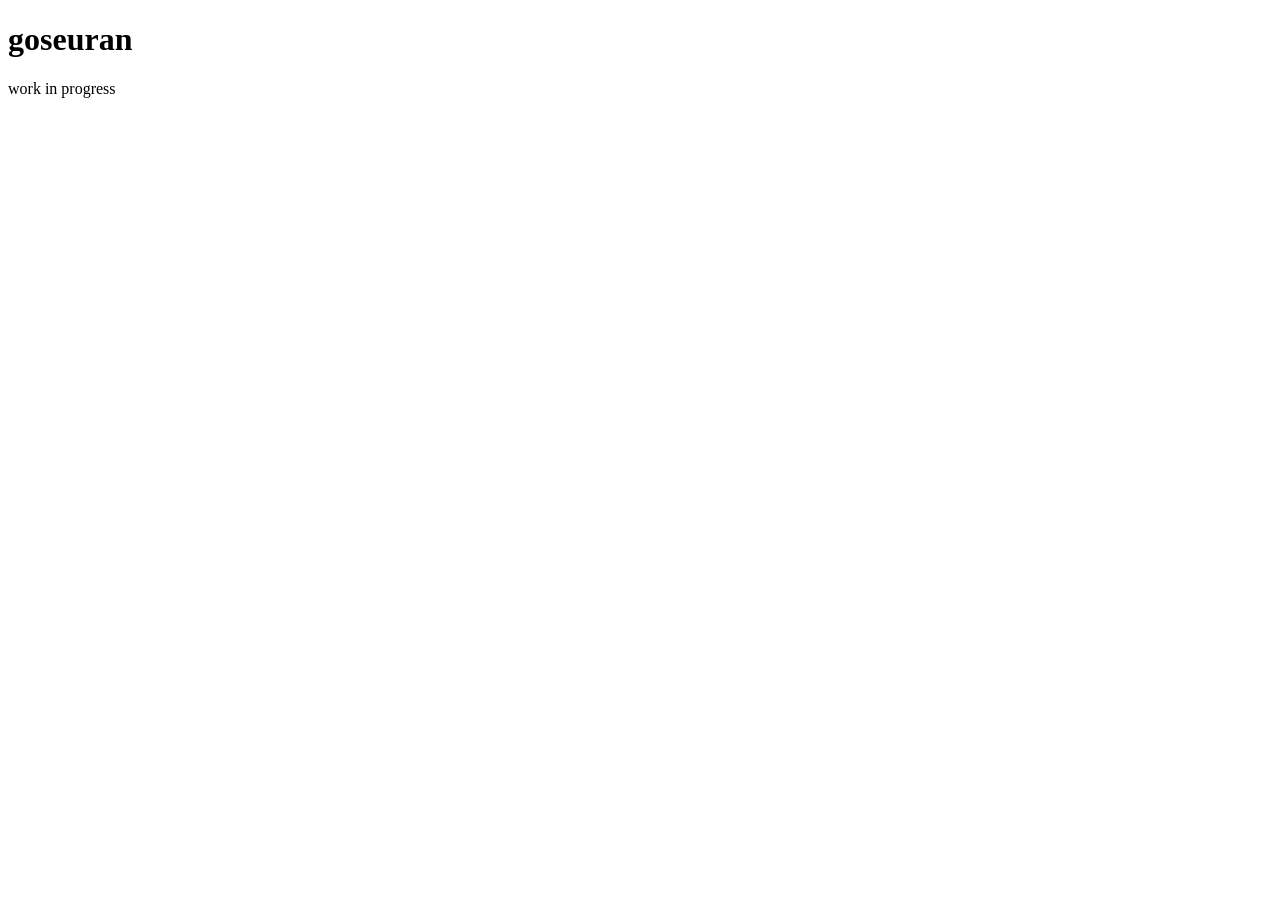
==== index.html @ 0b5cab4c "chore: initialize project structure" ====
<!DOCTYPE html>
<html lang="ko">
<head>
  <meta charset="UTF-8">
  <meta name="viewport" content="width=device-width, initial-scale=1.0">
  <title>goseuran</title>
  <link rel="stylesheet" href="css/style.css">
</head>
<body>
  <h1>goseuran</h1>
  <p>work in progress</p>
  <script src="js/app.js"></script>
</body>
</html>
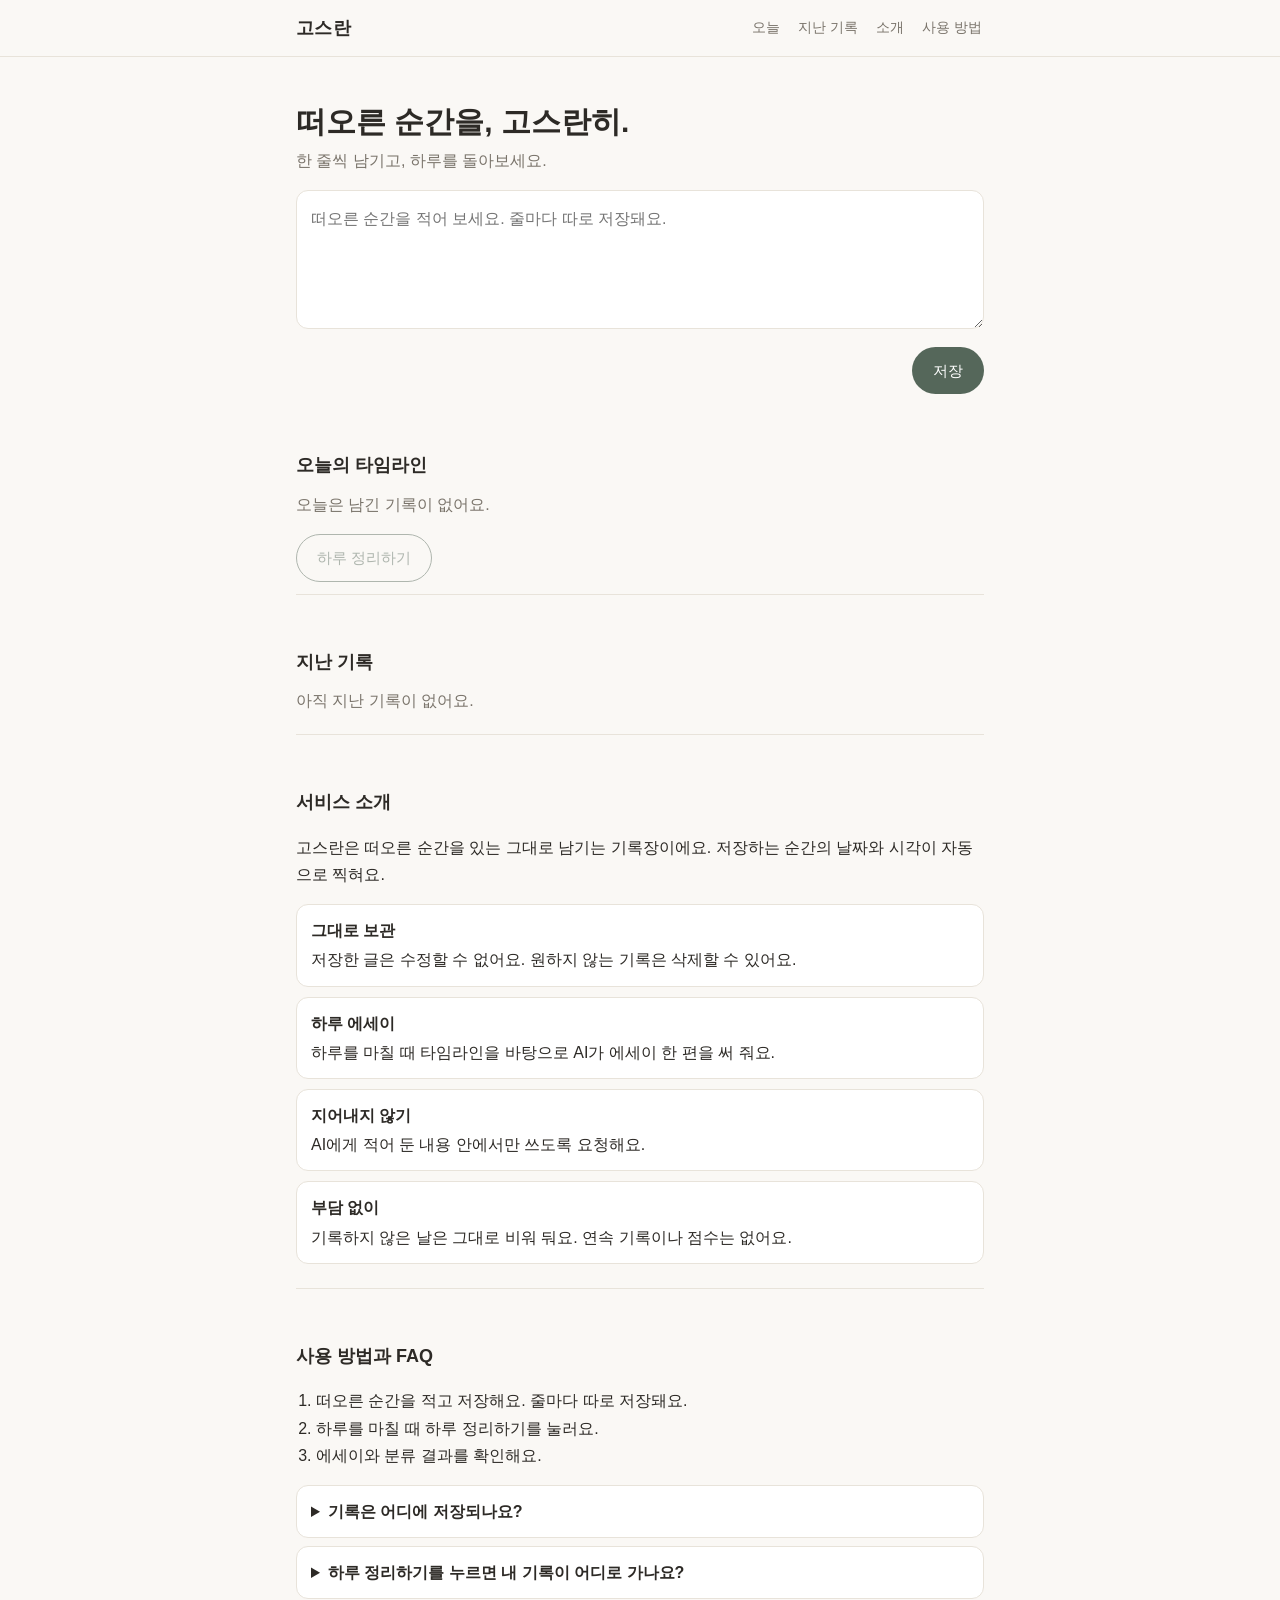
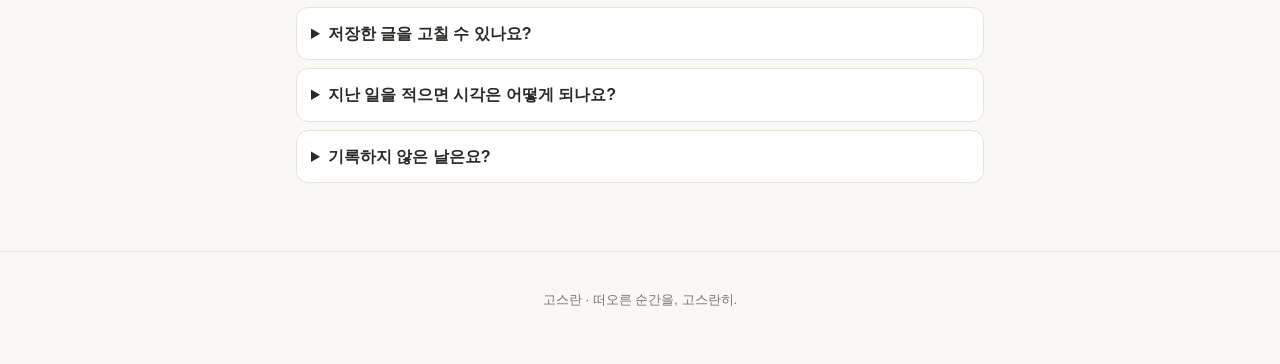
==== commit f07fbe7d: "화면 뼈대와 기본 스타일 추가" ====
--- a/index.html
+++ b/index.html
@@ -3,12 +3,104 @@
 <head>
   <meta charset="UTF-8">
   <meta name="viewport" content="width=device-width, initial-scale=1.0">
-  <title>goseuran</title>
+  <meta name="description" content="떠오른 순간을 한 줄씩 남기면 저장한 시각이 자동으로 찍히고, 하루를 마칠 때 에세이 한 편으로 정리해 주는 기록 서비스">
+  <title>고스란 · 떠오른 순간을, 고스란히</title>
   <link rel="stylesheet" href="css/style.css">
 </head>
 <body>
-  <h1>goseuran</h1>
-  <p>work in progress</p>
+  <header class="site-header">
+    <div class="header-inner">
+      <a class="brand" href="#today">고스란</a>
+      <nav class="nav" aria-label="주요 메뉴">
+        <a href="#today">오늘</a>
+        <a href="#past">지난 기록</a>
+        <a href="#about">소개</a>
+        <a href="#guide">사용 방법</a>
+      </nav>
+    </div>
+  </header>
+
+  <main class="container">
+    <section id="today" class="section">
+      <h1 class="tagline">떠오른 순간을, 고스란히.</h1>
+      <p class="sub">한 줄씩 남기고, 하루를 돌아보세요.</p>
+      <time id="today-date" class="today-date"></time>
+
+      <form id="entry-form" class="entry-form">
+        <label for="entry-input" class="visually-hidden">기록 입력</label>
+        <textarea id="entry-input" rows="4" placeholder="떠오른 순간을 적어 보세요. 줄마다 따로 저장돼요."></textarea>
+        <div class="entry-actions">
+          <button type="submit" id="save-btn" class="btn btn-primary">저장</button>
+        </div>
+      </form>
+      <p id="message" class="message" role="status" aria-live="polite"></p>
+
+      <h2 class="section-title">오늘의 타임라인</h2>
+      <p id="timeline-empty" class="empty">오늘은 남긴 기록이 없어요.</p>
+      <ol id="timeline" class="timeline"></ol>
+
+      <div class="review-actions">
+        <button type="button" id="review-btn" class="btn btn-secondary" disabled>하루 정리하기</button>
+      </div>
+      <div id="review" class="review" hidden></div>
+    </section>
+
+    <section id="past" class="section">
+      <h2 class="section-title">지난 기록</h2>
+      <div id="month-picker" class="month-picker" hidden>
+        <label for="month-select">월 선택</label>
+        <select id="month-select"></select>
+      </div>
+      <p id="past-empty" class="empty">아직 지난 기록이 없어요.</p>
+      <div id="past-list" class="past-list"></div>
+    </section>
+
+    <section id="about" class="section">
+      <h2 class="section-title">서비스 소개</h2>
+      <p>고스란은 떠오른 순간을 있는 그대로 남기는 기록장이에요. 저장하는 순간의 날짜와 시각이 자동으로 찍혀요.</p>
+      <ul class="point-list">
+        <li><strong>그대로 보관</strong>저장한 글은 수정할 수 없어요. 원하지 않는 기록은 삭제할 수 있어요.</li>
+        <li><strong>하루 에세이</strong>하루를 마칠 때 타임라인을 바탕으로 AI가 에세이 한 편을 써 줘요.</li>
+        <li><strong>지어내지 않기</strong>AI에게 적어 둔 내용 안에서만 쓰도록 요청해요.</li>
+        <li><strong>부담 없이</strong>기록하지 않은 날은 그대로 비워 둬요. 연속 기록이나 점수는 없어요.</li>
+      </ul>
+    </section>
+
+    <section id="guide" class="section">
+      <h2 class="section-title">사용 방법과 FAQ</h2>
+      <ol class="steps">
+        <li>떠오른 순간을 적고 저장해요. 줄마다 따로 저장돼요.</li>
+        <li>하루를 마칠 때 하루 정리하기를 눌러요.</li>
+        <li>에세이와 분류 결과를 확인해요.</li>
+      </ol>
+
+      <details>
+        <summary>기록은 어디에 저장되나요?</summary>
+        <p>지금 쓰는 기기의 브라우저에 저장돼요. 서버에는 저장하지 않아요. 다른 기기나 다른 브라우저에서는 보이지 않고, 브라우저의 사이트 데이터를 지우면 사라져요.</p>
+      </details>
+      <details>
+        <summary>하루 정리하기를 누르면 내 기록이 어디로 가나요?</summary>
+        <p>그날의 기록이 AI 서비스로 전송돼요. 개인정보나 민감한 내용은 적지 마세요.</p>
+      </details>
+      <details>
+        <summary>저장한 글을 고칠 수 있나요?</summary>
+        <p>고칠 수 없어요. 그 순간의 기록을 그대로 남기기 위해서예요. 삭제는 할 수 있어요.</p>
+      </details>
+      <details>
+        <summary>지난 일을 적으면 시각은 어떻게 되나요?</summary>
+        <p>저장한 순간의 시각이 찍혀요. 시각을 직접 정할 수는 없어요. 필요하면 글 안에 "어제"처럼 적어 두세요.</p>
+      </details>
+      <details>
+        <summary>기록하지 않은 날은요?</summary>
+        <p>그대로 비워 둬요.</p>
+      </details>
+    </section>
+  </main>
+
+  <footer class="site-footer">
+    <p>고스란 · 떠오른 순간을, 고스란히.</p>
+  </footer>
+
   <script src="js/app.js"></script>
 </body>
-</html>
+</html>
--- a/css/style.css
+++ b/css/style.css
@@ -0,0 +1,292 @@
+:root {
+  --bg: #faf8f5;
+  --surface: #ffffff;
+  --text: #2d2a26;
+  --muted: #7a746b;
+  --line: #e8e3da;
+  --accent: #55675a;
+  --accent-dark: #435146;
+  --error: #a24a3c;
+  --radius: 12px;
+}
+
+* { box-sizing: border-box; }
+
+html { scroll-behavior: smooth; }
+
+body {
+  margin: 0;
+  background: var(--bg);
+  color: var(--text);
+  font-family: -apple-system, BlinkMacSystemFont, "Apple SD Gothic Neo", "Malgun Gothic", "Noto Sans KR", sans-serif;
+  font-size: 16px;
+  line-height: 1.7;
+}
+
+[hidden] { display: none !important; }
+
+.visually-hidden {
+  position: absolute;
+  width: 1px;
+  height: 1px;
+  overflow: hidden;
+  clip: rect(0 0 0 0);
+  white-space: nowrap;
+}
+
+.site-header {
+  position: sticky;
+  top: 0;
+  z-index: 10;
+  background: rgba(250, 248, 245, 0.95);
+  border-bottom: 1px solid var(--line);
+}
+
+.header-inner {
+  max-width: 640px;
+  margin: 0 auto;
+  padding: 10px 16px;
+  display: flex;
+  align-items: center;
+  justify-content: space-between;
+  gap: 12px;
+}
+
+.brand {
+  font-size: 18px;
+  font-weight: 700;
+  letter-spacing: 0.02em;
+  color: var(--text);
+  text-decoration: none;
+}
+
+.nav {
+  display: flex;
+  gap: 14px;
+  overflow-x: auto;
+  white-space: nowrap;
+}
+
+.nav a {
+  padding: 6px 2px;
+  font-size: 14px;
+  color: var(--muted);
+  text-decoration: none;
+}
+
+.nav a:hover { color: var(--text); }
+
+.container {
+  max-width: 640px;
+  margin: 0 auto;
+  padding: 8px 16px 48px;
+}
+
+.section {
+  padding: 28px 0 12px;
+  scroll-margin-top: 56px;
+  border-bottom: 1px solid var(--line);
+}
+
+.section:last-of-type { border-bottom: none; }
+
+.tagline {
+  margin: 8px 0 0;
+  font-size: 24px;
+  line-height: 1.4;
+  font-weight: 700;
+}
+
+.sub {
+  margin: 4px 0 16px;
+  color: var(--muted);
+}
+
+.today-date {
+  display: block;
+  margin-bottom: 8px;
+  font-size: 14px;
+  color: var(--muted);
+}
+
+.entry-form textarea {
+  width: 100%;
+  min-height: 112px;
+  padding: 14px;
+  font: inherit;
+  color: inherit;
+  background: var(--surface);
+  border: 1px solid var(--line);
+  border-radius: var(--radius);
+  resize: vertical;
+}
+
+textarea:focus-visible,
+select:focus-visible,
+.btn:focus-visible,
+summary:focus-visible,
+.nav a:focus-visible,
+.brand:focus-visible {
+  outline: 2px solid var(--accent);
+  outline-offset: 2px;
+}
+
+.entry-actions {
+  display: flex;
+  justify-content: flex-end;
+  margin-top: 10px;
+}
+
+.btn {
+  padding: 10px 20px;
+  font: inherit;
+  font-size: 15px;
+  border: 1px solid transparent;
+  border-radius: 999px;
+  cursor: pointer;
+}
+
+.btn-primary {
+  background: var(--accent);
+  color: #ffffff;
+}
+
+.btn-primary:hover { background: var(--accent-dark); }
+
+.btn-secondary {
+  background: transparent;
+  color: var(--accent);
+  border-color: var(--accent);
+}
+
+.btn-secondary:hover:not(:disabled) { background: rgba(85, 103, 90, 0.08); }
+
+.btn:disabled {
+  opacity: 0.45;
+  cursor: not-allowed;
+}
+
+.message {
+  min-height: 1.7em;
+  margin: 8px 0 0;
+  font-size: 14px;
+  color: var(--error);
+}
+
+.section-title {
+  margin: 24px 0 10px;
+  font-size: 18px;
+}
+
+.empty {
+  margin: 8px 0;
+  color: var(--muted);
+}
+
+.timeline {
+  margin: 0;
+  padding: 0;
+  list-style: none;
+}
+
+.timeline li {
+  display: flex;
+  gap: 12px;
+  padding: 12px 0;
+  border-bottom: 1px solid var(--line);
+}
+
+.timeline .time {
+  flex: none;
+  width: 3.5em;
+  padding-top: 2px;
+  font-size: 14px;
+  color: var(--muted);
+  font-variant-numeric: tabular-nums;
+}
+
+.timeline .text {
+  flex: 1;
+  white-space: pre-wrap;
+  word-break: break-word;
+}
+
+.review-actions { margin-top: 16px; }
+
+.review {
+  margin-top: 16px;
+  padding: 18px;
+  background: var(--surface);
+  border: 1px solid var(--line);
+  border-radius: var(--radius);
+}
+
+.month-picker {
+  display: flex;
+  align-items: center;
+  gap: 10px;
+  margin-bottom: 12px;
+  font-size: 14px;
+}
+
+.month-picker select {
+  padding: 8px 10px;
+  font: inherit;
+  background: var(--surface);
+  border: 1px solid var(--line);
+  border-radius: 8px;
+}
+
+.point-list {
+  margin: 12px 0;
+  padding: 0;
+  list-style: none;
+}
+
+.point-list li {
+  margin: 10px 0;
+  padding: 12px 14px;
+  background: var(--surface);
+  border: 1px solid var(--line);
+  border-radius: var(--radius);
+}
+
+.point-list strong {
+  display: block;
+  margin-bottom: 2px;
+}
+
+.steps { padding-left: 20px; }
+
+details {
+  margin: 8px 0;
+  padding: 0 14px;
+  background: var(--surface);
+  border: 1px solid var(--line);
+  border-radius: var(--radius);
+}
+
+summary {
+  padding: 12px 0;
+  font-weight: 600;
+  cursor: pointer;
+}
+
+details p {
+  margin: 0 0 12px;
+  color: var(--muted);
+}
+
+.site-footer {
+  padding: 24px 16px 40px;
+  text-align: center;
+  font-size: 13px;
+  color: var(--muted);
+  border-top: 1px solid var(--line);
+}
+
+@media (min-width: 768px) {
+  .tagline { font-size: 30px; }
+  .header-inner,
+  .container { max-width: 720px; }
+}
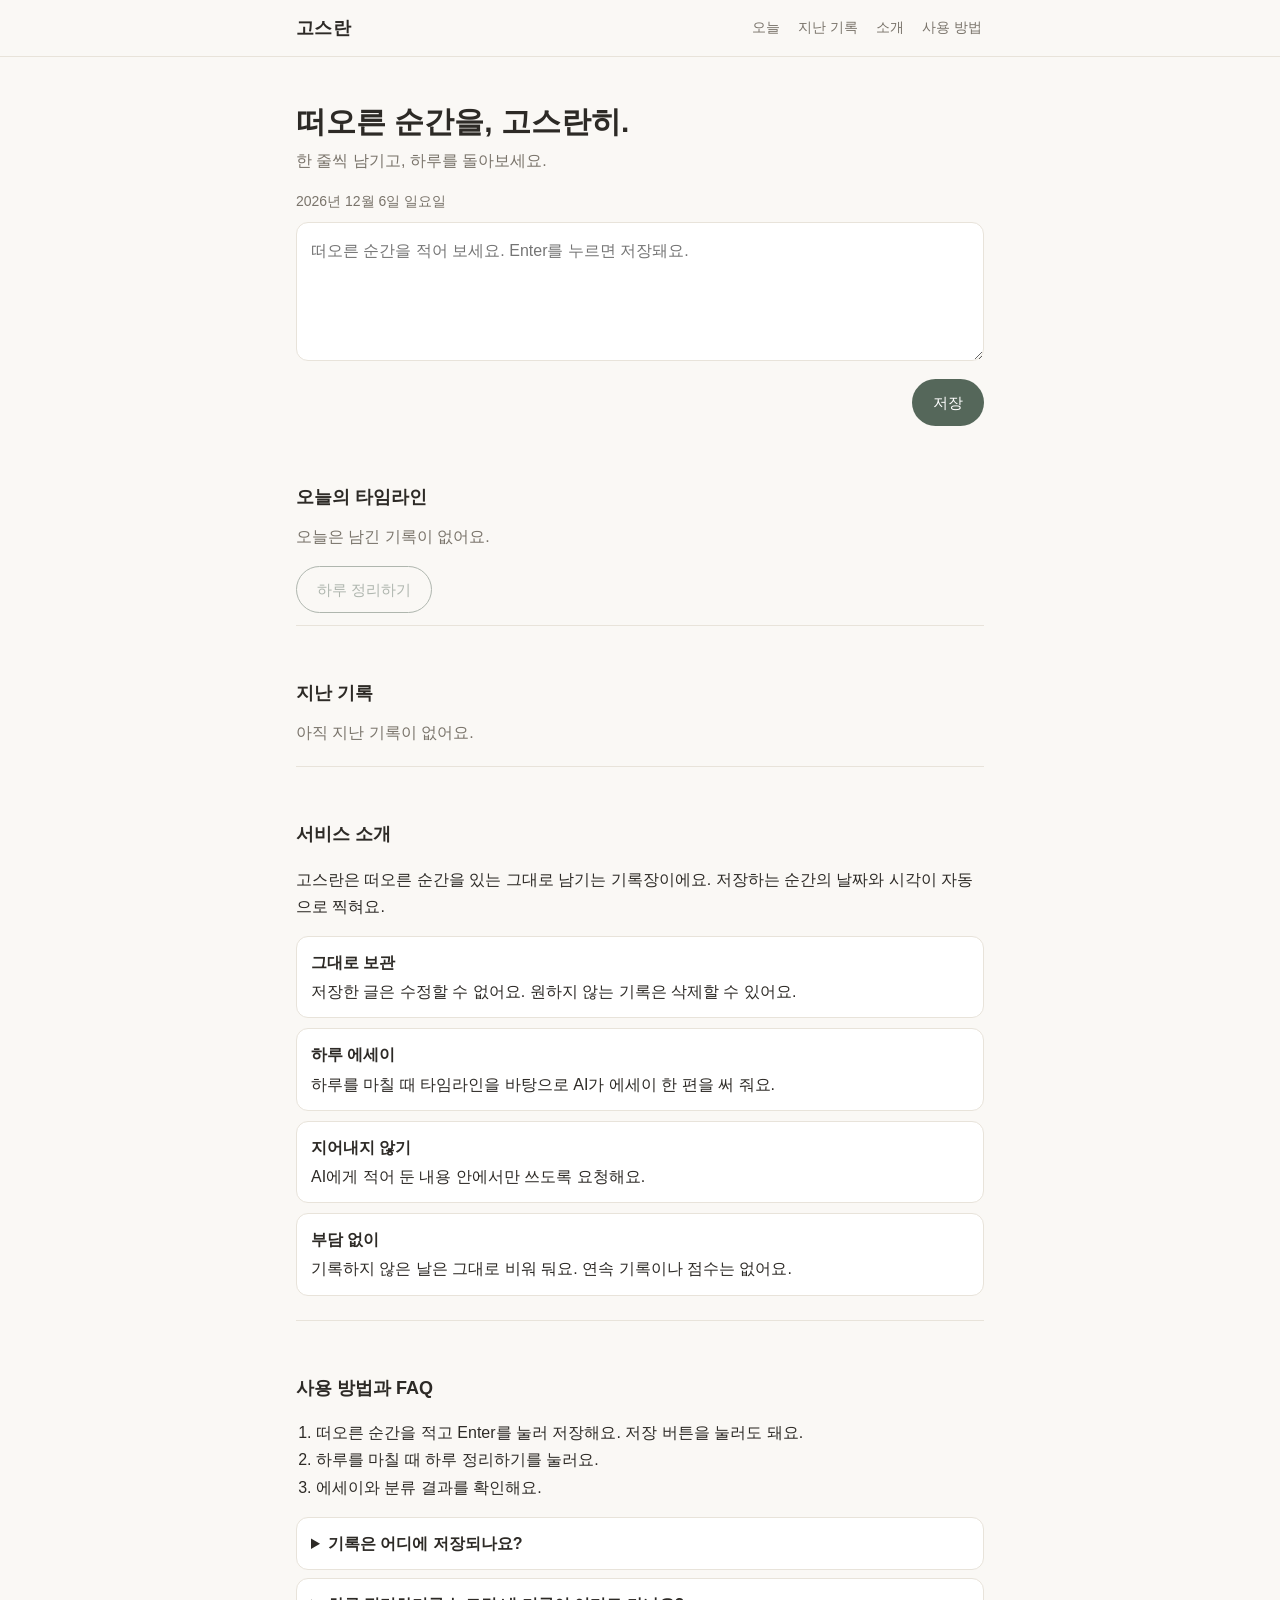
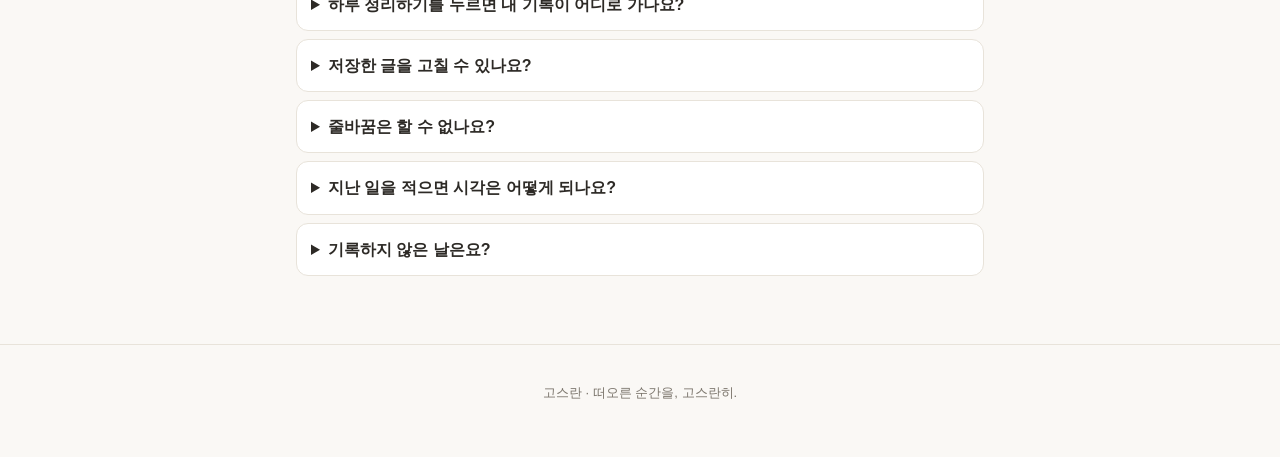
==== commit ef14757c: "기록 저장과 저장 시각 자동 기록, 타임라인 표시, Enter 저장 추가" ====
--- a/index.html
+++ b/index.html
@@ -28,7 +28,7 @@
 
       <form id="entry-form" class="entry-form">
         <label for="entry-input" class="visually-hidden">기록 입력</label>
-        <textarea id="entry-input" rows="4" placeholder="떠오른 순간을 적어 보세요. 줄마다 따로 저장돼요."></textarea>
+        <textarea id="entry-input" rows="4" placeholder="떠오른 순간을 적어 보세요. Enter를 누르면 저장돼요."></textarea>
         <div class="entry-actions">
           <button type="submit" id="save-btn" class="btn btn-primary">저장</button>
         </div>
@@ -69,7 +69,7 @@
     <section id="guide" class="section">
       <h2 class="section-title">사용 방법과 FAQ</h2>
       <ol class="steps">
-        <li>떠오른 순간을 적고 저장해요. 줄마다 따로 저장돼요.</li>
+        <li>떠오른 순간을 적고 Enter를 눌러 저장해요. 저장 버튼을 눌러도 돼요.</li>
         <li>하루를 마칠 때 하루 정리하기를 눌러요.</li>
         <li>에세이와 분류 결과를 확인해요.</li>
       </ol>
@@ -85,6 +85,10 @@
       <details>
         <summary>저장한 글을 고칠 수 있나요?</summary>
         <p>고칠 수 없어요. 그 순간의 기록을 그대로 남기기 위해서예요. 삭제는 할 수 있어요.</p>
+      </details>
+      <details>
+        <summary>줄바꿈은 할 수 없나요?</summary>
+        <p>한 번 저장할 때 한 줄이에요. Enter를 누르면 저장되고 줄은 바뀌지 않아요. 이어서 적고 싶은 말은 다음 기록으로 남겨 주세요.</p>
       </details>
       <details>
         <summary>지난 일을 적으면 시각은 어떻게 되나요?</summary>
--- a/css/style.css
+++ b/css/style.css
@@ -289,4 +289,5 @@
   .tagline { font-size: 30px; }
   .header-inner,
   .container { max-width: 720px; }
-}+}
+.message.ok { color: var(--accent); }
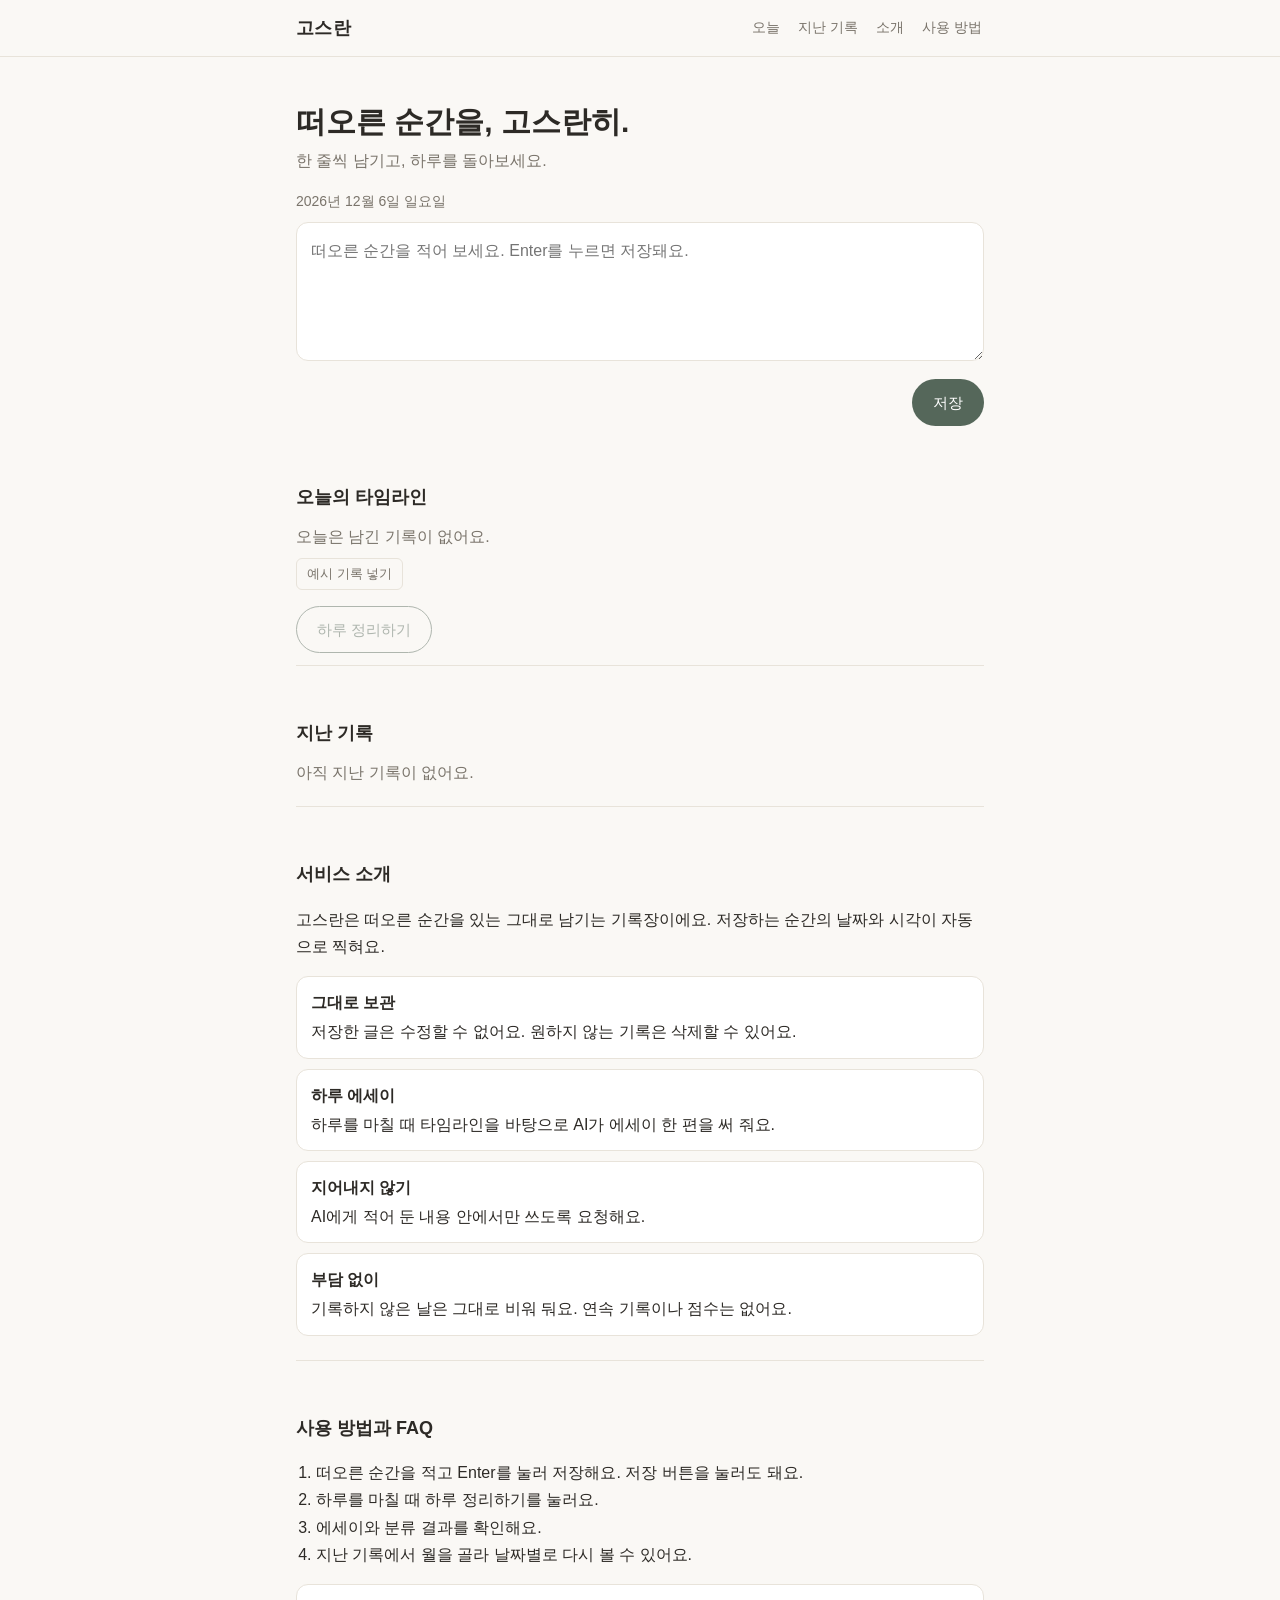
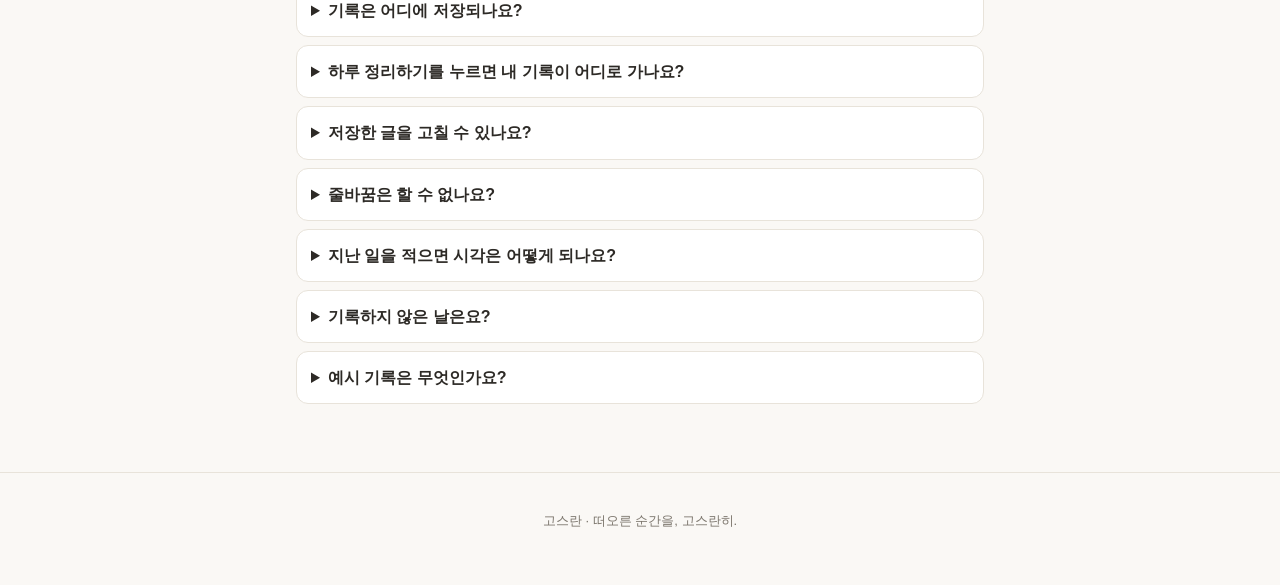
==== commit 5be2dbeb: "지난 기록 보기와 예시 기록 넣기 추가" ====
--- a/index.html
+++ b/index.html
@@ -37,6 +37,10 @@
 
       <h2 class="section-title">오늘의 타임라인</h2>
       <p id="timeline-empty" class="empty">오늘은 남긴 기록이 없어요.</p>
+      <div id="sample-area" class="sample-area" hidden>
+        <button type="button" id="sample-add-btn" class="link-btn" hidden>예시 기록 넣기</button>
+        <button type="button" id="sample-clear-btn" class="link-btn" hidden>예시 기록 지우기</button>
+      </div>
       <ol id="timeline" class="timeline"></ol>
 
       <div class="review-actions">
@@ -72,6 +76,7 @@
         <li>떠오른 순간을 적고 Enter를 눌러 저장해요. 저장 버튼을 눌러도 돼요.</li>
         <li>하루를 마칠 때 하루 정리하기를 눌러요.</li>
         <li>에세이와 분류 결과를 확인해요.</li>
+        <li>지난 기록에서 월을 골라 날짜별로 다시 볼 수 있어요.</li>
       </ol>
 
       <details>
@@ -84,7 +89,7 @@
       </details>
       <details>
         <summary>저장한 글을 고칠 수 있나요?</summary>
-        <p>고칠 수 없어요. 그 순간의 기록을 그대로 남기기 위해서예요. 삭제는 할 수 있어요.</p>
+        <p>고칠 수 없어요. 그 순간의 기록을 그대로 남기기 위해서예요. 삭제는 할 수 있어요. 지난 기록도 삭제할 수 있어요.</p>
       </details>
       <details>
         <summary>줄바꿈은 할 수 없나요?</summary>
@@ -98,6 +103,10 @@
         <summary>기록하지 않은 날은요?</summary>
         <p>그대로 비워 둬요.</p>
       </details>
+      <details>
+        <summary>예시 기록은 무엇인가요?</summary>
+        <p>처음 써 보는 분이 기능을 살펴볼 수 있도록 넣어 두는 샘플이에요. 직접 쓴 기록이 아니고, 저장 시각도 정해 둔 값이에요. "예시" 표시가 붙고, 예시 기록 지우기로 한 번에 지울 수 있어요.</p>
+      </details>
     </section>
   </main>
 
--- a/css/style.css
+++ b/css/style.css
@@ -124,6 +124,7 @@
 textarea:focus-visible,
 select:focus-visible,
 .btn:focus-visible,
+.link-btn:focus-visible,
 summary:focus-visible,
 .nav a:focus-visible,
 .brand:focus-visible {
@@ -173,6 +174,8 @@
   color: var(--error);
 }
 
+.message.ok { color: var(--accent); }
+
 .section-title {
   margin: 24px 0 10px;
   font-size: 18px;
@@ -191,6 +194,8 @@
 
 .timeline li {
   display: flex;
+  flex-wrap: wrap;
+  align-items: flex-start;
   gap: 12px;
   padding: 12px 0;
   border-bottom: 1px solid var(--line);
@@ -207,8 +212,44 @@
 
 .timeline .text {
   flex: 1;
+  min-width: 0;
   white-space: pre-wrap;
   word-break: break-word;
+}
+
+.row-actions {
+  flex: none;
+  display: flex;
+  align-items: center;
+  gap: 6px;
+}
+
+.link-btn {
+  padding: 4px 10px;
+  font: inherit;
+  font-size: 13px;
+  color: var(--muted);
+  background: transparent;
+  border: 1px solid transparent;
+  border-radius: 6px;
+  cursor: pointer;
+}
+
+.link-btn:hover {
+  color: var(--text);
+  border-color: var(--line);
+}
+
+.link-btn.danger { color: var(--error); }
+
+.link-btn.danger:hover { border-color: var(--error); }
+
+.confirm-note {
+  flex-basis: 100%;
+  margin: 0;
+  padding-left: 61px;
+  font-size: 13px;
+  color: var(--muted);
 }
 
 .review-actions { margin-top: 16px; }
@@ -285,9 +326,37 @@
   border-top: 1px solid var(--line);
 }
 
+.day-title {
+  margin: 20px 0 2px;
+  font-size: 15px;
+  font-weight: 600;
+  color: var(--muted);
+}
+
+.sample-area {
+  display: flex;
+  flex-wrap: wrap;
+  align-items: center;
+  gap: 8px;
+  margin: 8px 0;
+}
+
+.sample-area .link-btn { border-color: var(--line); }
+
+.sample-tag {
+  display: inline-block;
+  margin-right: 6px;
+  padding: 0 7px;
+  font-size: 12px;
+  line-height: 1.6;
+  color: var(--muted);
+  border: 1px solid var(--line);
+  border-radius: 999px;
+  vertical-align: middle;
+}
+
 @media (min-width: 768px) {
   .tagline { font-size: 30px; }
   .header-inner,
   .container { max-width: 720px; }
-}
-.message.ok { color: var(--accent); }+}
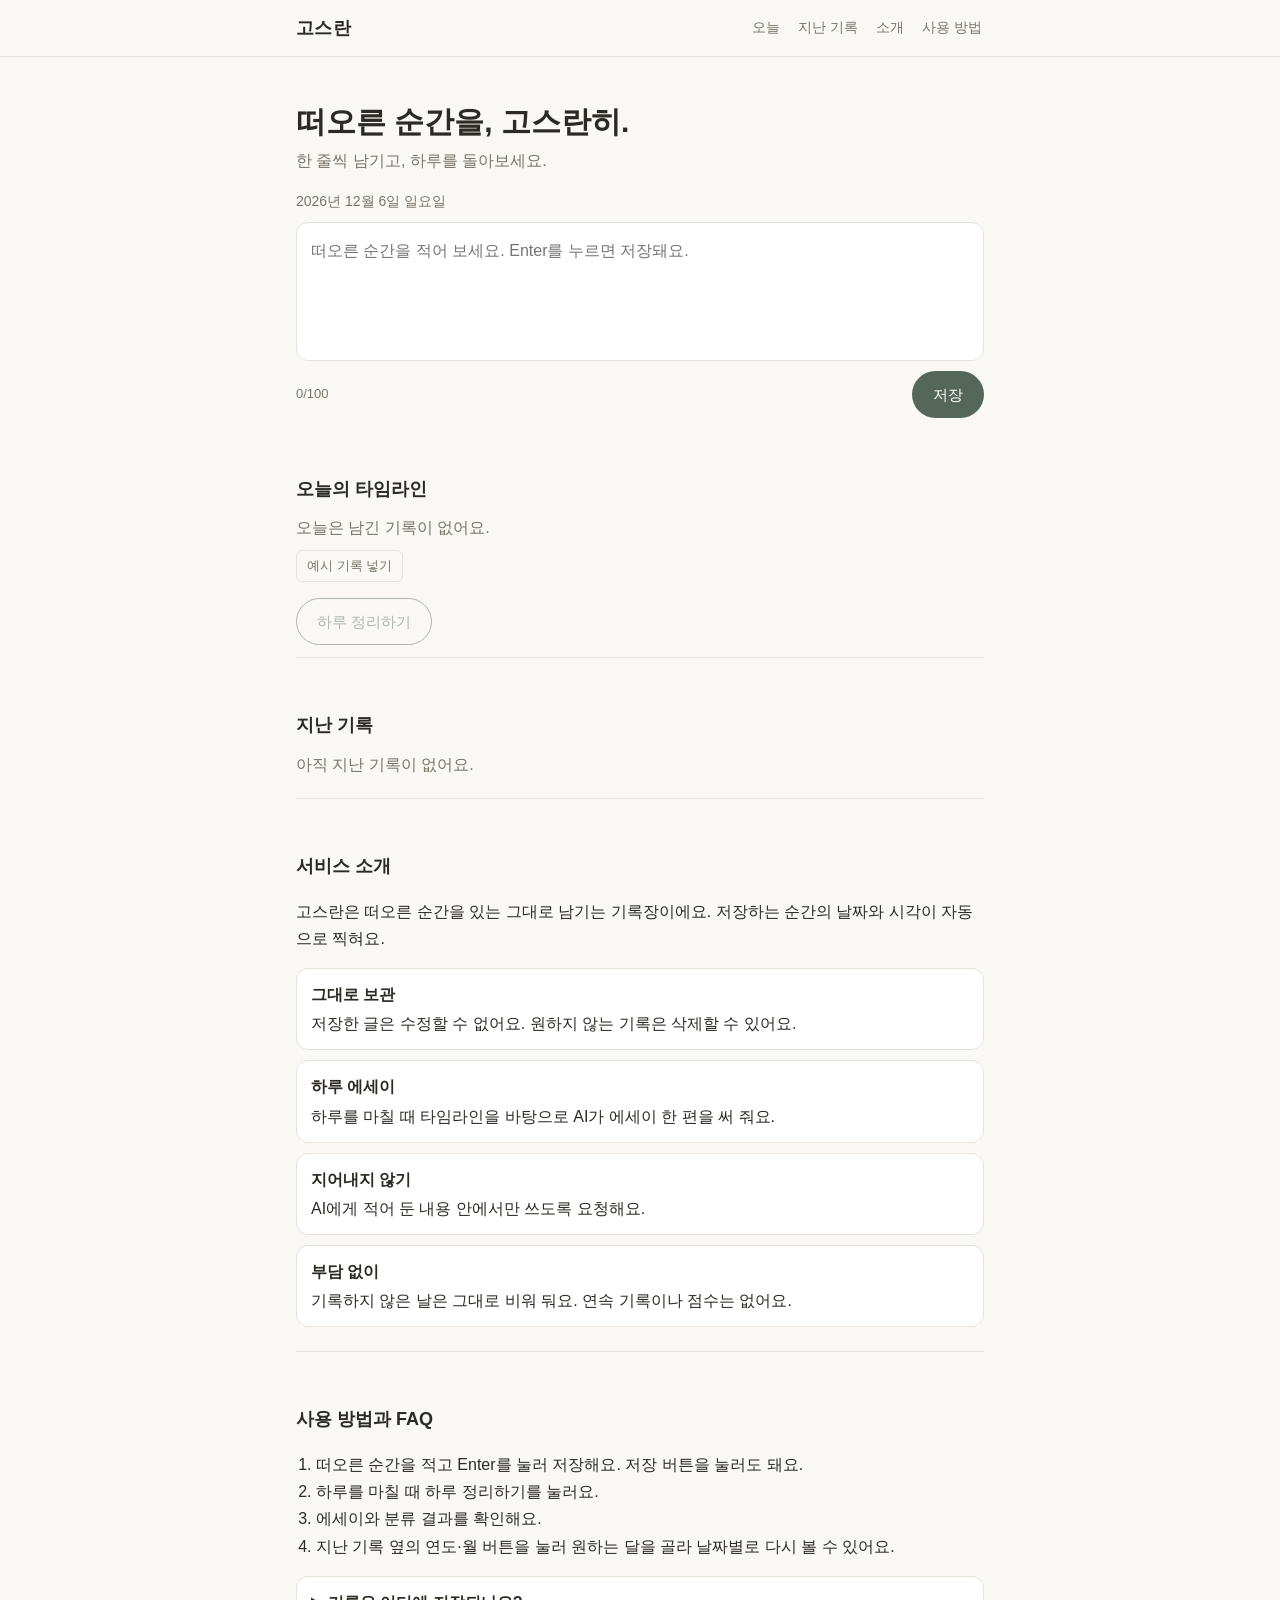
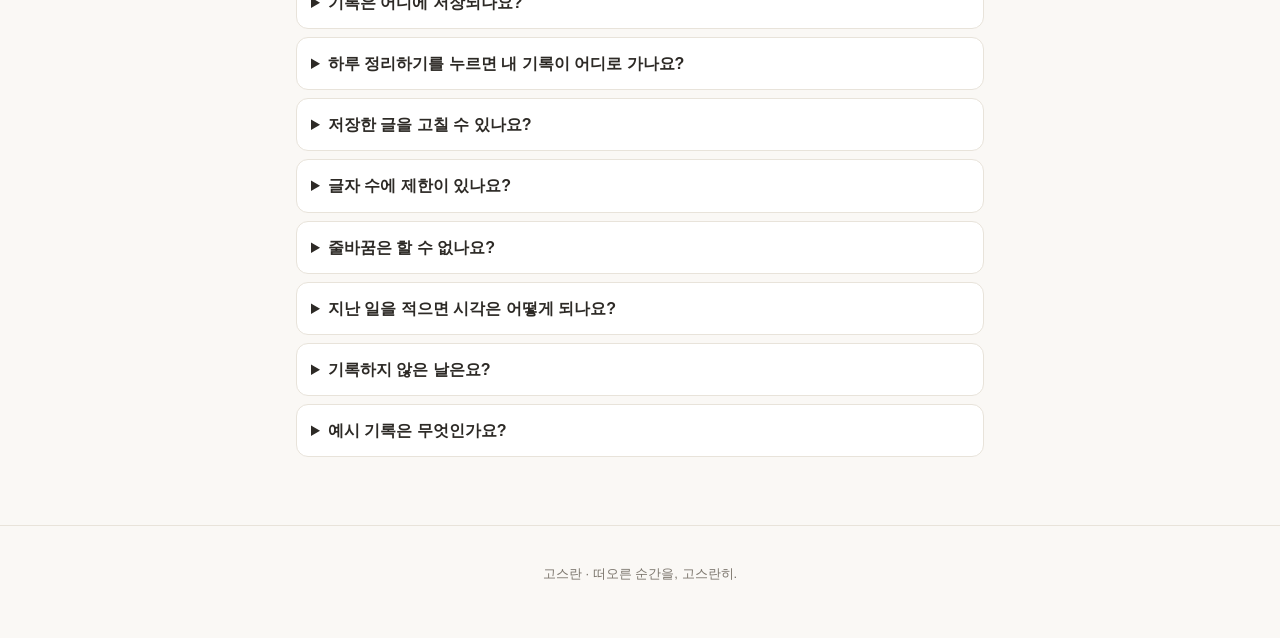
==== commit 6d6a810c: "입력창 글자 수 표시와 지난 기록 선택기 개선" ====
--- a/index.html
+++ b/index.html
@@ -30,6 +30,7 @@
         <label for="entry-input" class="visually-hidden">기록 입력</label>
         <textarea id="entry-input" rows="4" placeholder="떠오른 순간을 적어 보세요. Enter를 누르면 저장돼요."></textarea>
         <div class="entry-actions">
+          <span id="char-count" class="char-count">0/100</span>
           <button type="submit" id="save-btn" class="btn btn-primary">저장</button>
         </div>
       </form>
@@ -50,10 +51,20 @@
     </section>
 
     <section id="past" class="section">
-      <h2 class="section-title">지난 기록</h2>
-      <div id="month-picker" class="month-picker" hidden>
-        <label for="month-select">월 선택</label>
-        <select id="month-select"></select>
+      <div class="past-head">
+        <h2 class="section-title">지난 기록</h2>
+        <button type="button" id="past-toggle" class="past-toggle" aria-expanded="false" aria-controls="past-picker" hidden>
+          <span id="past-toggle-label"></span>
+          <span id="past-chev" class="chev" aria-hidden="true">▾</span>
+        </button>
+      </div>
+      <div id="past-picker" class="past-picker" hidden>
+        <div class="year-nav">
+          <button type="button" id="year-prev" class="year-btn" aria-label="이전 해">◀</button>
+          <span id="year-label" class="year-label" aria-live="polite"></span>
+          <button type="button" id="year-next" class="year-btn" aria-label="다음 해">▶</button>
+        </div>
+        <div id="month-grid" class="month-grid" role="group" aria-label="월 선택"></div>
       </div>
       <p id="past-empty" class="empty">아직 지난 기록이 없어요.</p>
       <div id="past-list" class="past-list"></div>
@@ -76,7 +87,7 @@
         <li>떠오른 순간을 적고 Enter를 눌러 저장해요. 저장 버튼을 눌러도 돼요.</li>
         <li>하루를 마칠 때 하루 정리하기를 눌러요.</li>
         <li>에세이와 분류 결과를 확인해요.</li>
-        <li>지난 기록에서 월을 골라 날짜별로 다시 볼 수 있어요.</li>
+        <li>지난 기록 옆의 연도·월 버튼을 눌러 원하는 달을 골라 날짜별로 다시 볼 수 있어요.</li>
       </ol>
 
       <details>
@@ -92,6 +103,10 @@
         <p>고칠 수 없어요. 그 순간의 기록을 그대로 남기기 위해서예요. 삭제는 할 수 있어요. 지난 기록도 삭제할 수 있어요.</p>
       </details>
       <details>
+        <summary>글자 수에 제한이 있나요?</summary>
+        <p>한 번에 100자까지 저장할 수 있고, 하루에 30개까지 남길 수 있어요. 입력창 아래에서 글자 수를 볼 수 있어요.</p>
+      </details>
+      <details>
         <summary>줄바꿈은 할 수 없나요?</summary>
         <p>한 번 저장할 때 한 줄이에요. Enter를 누르면 저장되고 줄은 바뀌지 않아요. 이어서 적고 싶은 말은 다음 기록으로 남겨 주세요.</p>
       </details>
@@ -101,7 +116,7 @@
       </details>
       <details>
         <summary>기록하지 않은 날은요?</summary>
-        <p>그대로 비워 둬요.</p>
+        <p>그대로 비워 둬요. 지난 기록의 월 버튼도 기록이 없는 달은 흐리게 보여요.</p>
       </details>
       <details>
         <summary>예시 기록은 무엇인가요?</summary>
--- a/css/style.css
+++ b/css/style.css
@@ -110,21 +110,24 @@
 }
 
 .entry-form textarea {
+  display: block;
   width: 100%;
-  min-height: 112px;
   padding: 14px;
   font: inherit;
   color: inherit;
   background: var(--surface);
   border: 1px solid var(--line);
   border-radius: var(--radius);
-  resize: vertical;
+  resize: none;
 }
 
 textarea:focus-visible,
 select:focus-visible,
 .btn:focus-visible,
 .link-btn:focus-visible,
+.past-toggle:focus-visible,
+.year-btn:focus-visible,
+.month-btn:focus-visible,
 summary:focus-visible,
 .nav a:focus-visible,
 .brand:focus-visible {
@@ -134,9 +137,19 @@
 
 .entry-actions {
   display: flex;
-  justify-content: flex-end;
+  align-items: center;
+  justify-content: space-between;
+  gap: 12px;
   margin-top: 10px;
 }
+
+.char-count {
+  font-size: 13px;
+  color: var(--muted);
+  font-variant-numeric: tabular-nums;
+}
+
+.char-count.over { color: var(--error); }
 
 .btn {
   padding: 10px 20px;
@@ -262,68 +275,108 @@
   border-radius: var(--radius);
 }
 
-.month-picker {
-  display: flex;
-  align-items: center;
-  gap: 10px;
+.past-head {
+  display: flex;
+  flex-wrap: wrap;
+  align-items: center;
+  justify-content: space-between;
+  gap: 8px 12px;
+  margin: 24px 0 10px;
+}
+
+.past-head .section-title { margin: 0; }
+
+.past-toggle {
+  display: inline-flex;
+  align-items: center;
+  gap: 6px;
+  padding: 6px 14px;
+  font: inherit;
+  font-size: 14px;
+  color: var(--text);
+  background: var(--surface);
+  border: 1px solid var(--line);
+  border-radius: 999px;
+  cursor: pointer;
+}
+
+.past-toggle[aria-expanded="true"] { border-color: var(--accent); }
+
+.past-toggle .chev {
+  font-size: 12px;
+  color: var(--muted);
+}
+
+.past-picker {
+  margin: 0 0 12px;
+  padding: 14px;
+  background: var(--surface);
+  border: 1px solid var(--line);
+  border-radius: var(--radius);
+}
+
+.year-nav {
+  display: flex;
+  align-items: center;
+  justify-content: center;
+  gap: 12px;
   margin-bottom: 12px;
-  font-size: 14px;
-}
-
-.month-picker select {
-  padding: 8px 10px;
-  font: inherit;
+}
+
+.year-label {
+  min-width: 4.5em;
+  text-align: center;
+  font-weight: 600;
+}
+
+.year-btn {
+  padding: 6px 12px;
+  font: inherit;
+  font-size: 13px;
+  color: var(--text);
   background: var(--surface);
   border: 1px solid var(--line);
   border-radius: 8px;
-}
-
-.point-list {
-  margin: 12px 0;
-  padding: 0;
-  list-style: none;
-}
-
-.point-list li {
-  margin: 10px 0;
-  padding: 12px 14px;
-  background: var(--surface);
-  border: 1px solid var(--line);
-  border-radius: var(--radius);
-}
-
-.point-list strong {
-  display: block;
-  margin-bottom: 2px;
-}
-
-.steps { padding-left: 20px; }
-
-details {
-  margin: 8px 0;
-  padding: 0 14px;
-  background: var(--surface);
-  border: 1px solid var(--line);
-  border-radius: var(--radius);
-}
-
-summary {
-  padding: 12px 0;
-  font-weight: 600;
-  cursor: pointer;
-}
-
-details p {
-  margin: 0 0 12px;
-  color: var(--muted);
-}
-
-.site-footer {
-  padding: 24px 16px 40px;
-  text-align: center;
-  font-size: 13px;
-  color: var(--muted);
-  border-top: 1px solid var(--line);
+  cursor: pointer;
+}
+
+.year-btn:disabled {
+  opacity: 0.35;
+  cursor: not-allowed;
+}
+
+.month-grid {
+  display: grid;
+  grid-template-columns: repeat(4, 1fr);
+  gap: 8px;
+}
+
+.month-btn {
+  padding: 10px 0;
+  font: inherit;
+  font-size: 15px;
+  color: var(--muted);
+  background: var(--surface);
+  border: 1px solid var(--line);
+  border-radius: 10px;
+  cursor: pointer;
+}
+
+.month-btn.has {
+  color: var(--text);
+  font-weight: 700;
+  border-color: #cfc8bb;
+}
+
+.month-btn.selected {
+  color: #ffffff;
+  background: var(--accent);
+  border-color: var(--accent);
+}
+
+.month-btn:disabled {
+  opacity: 0.35;
+  cursor: not-allowed;
 }
 
 .day-title {
@@ -355,8 +408,57 @@
   vertical-align: middle;
 }
 
+.point-list {
+  margin: 12px 0;
+  padding: 0;
+  list-style: none;
+}
+
+.point-list li {
+  margin: 10px 0;
+  padding: 12px 14px;
+  background: var(--surface);
+  border: 1px solid var(--line);
+  border-radius: var(--radius);
+}
+
+.point-list strong {
+  display: block;
+  margin-bottom: 2px;
+}
+
+.steps { padding-left: 20px; }
+
+details {
+  margin: 8px 0;
+  padding: 0 14px;
+  background: var(--surface);
+  border: 1px solid var(--line);
+  border-radius: var(--radius);
+}
+
+summary {
+  padding: 12px 0;
+  font-weight: 600;
+  cursor: pointer;
+}
+
+details p {
+  margin: 0 0 12px;
+  color: var(--muted);
+}
+
+.site-footer {
+  padding: 24px 16px 40px;
+  text-align: center;
+  font-size: 13px;
+  color: var(--muted);
+  border-top: 1px solid var(--line);
+}
+
 @media (min-width: 768px) {
   .tagline { font-size: 30px; }
   .header-inner,
   .container { max-width: 720px; }
+  .month-grid { grid-template-columns: repeat(6, 1fr); }
 }
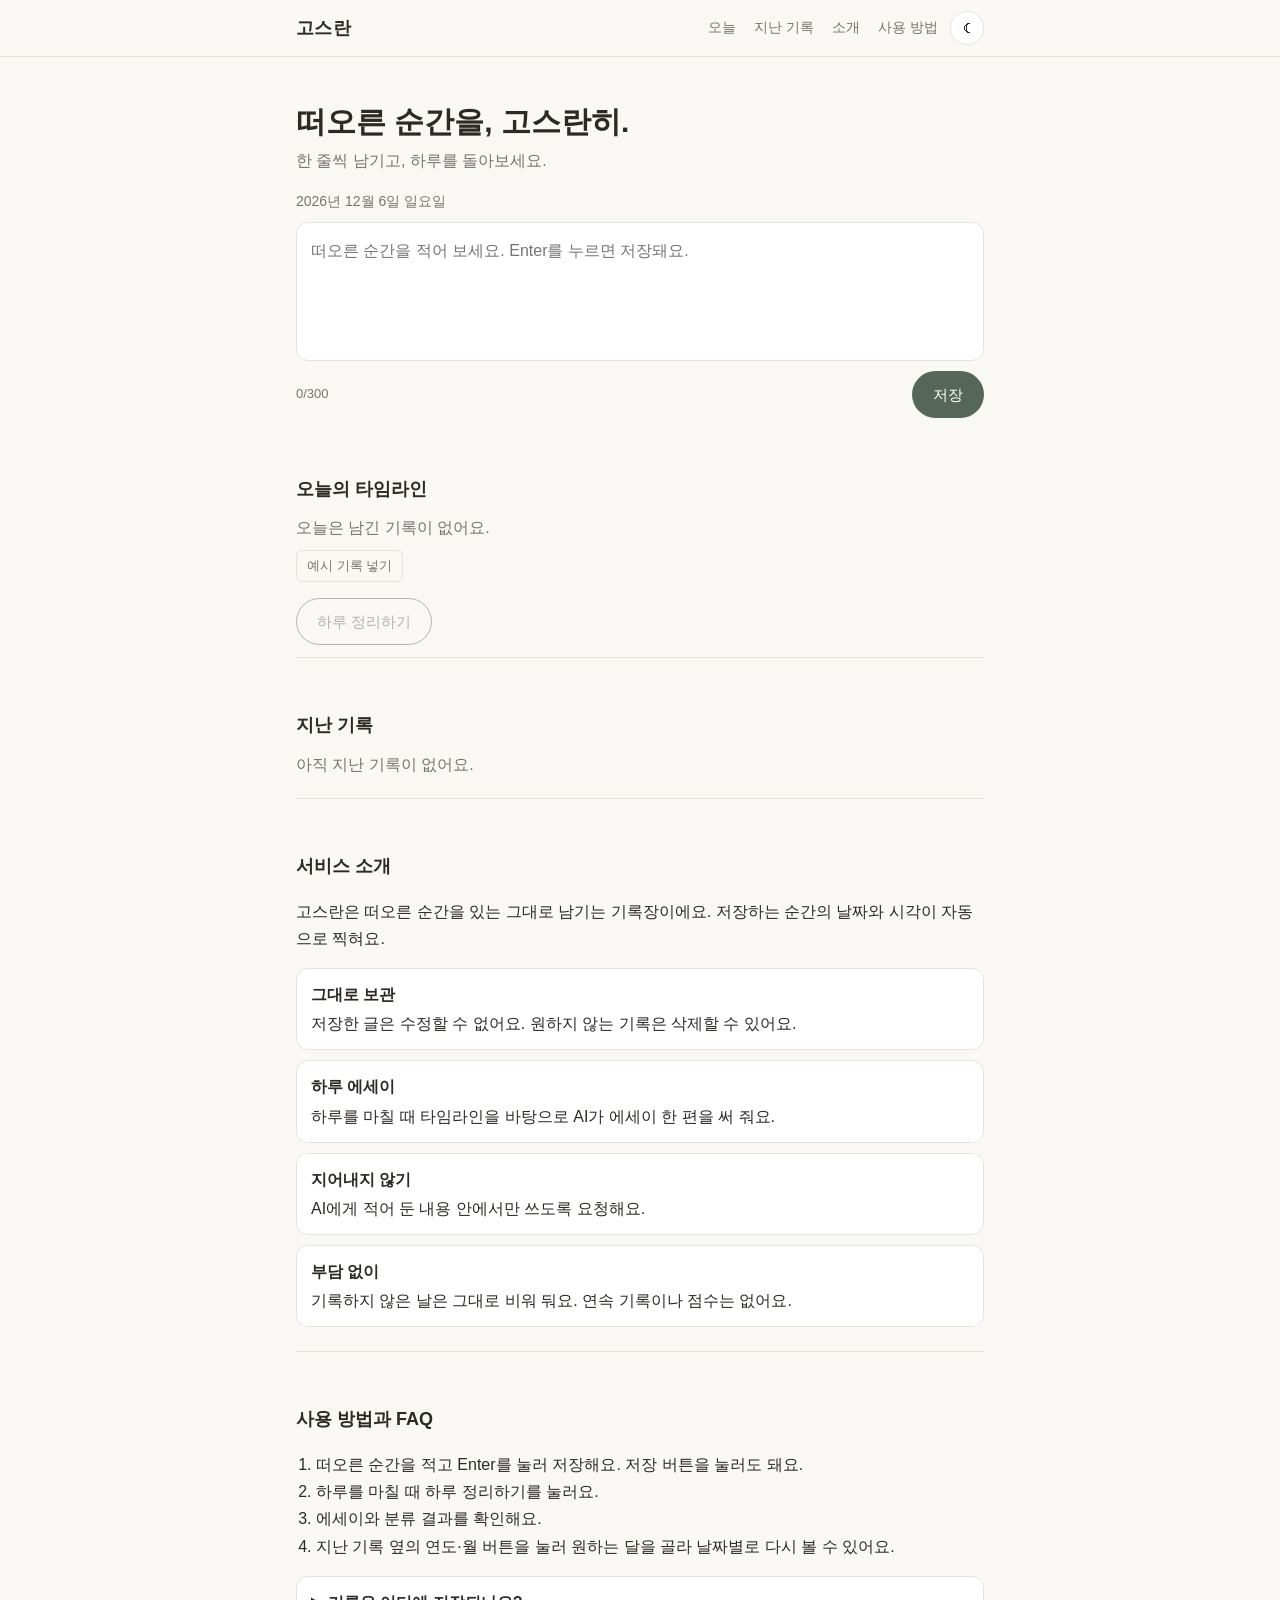
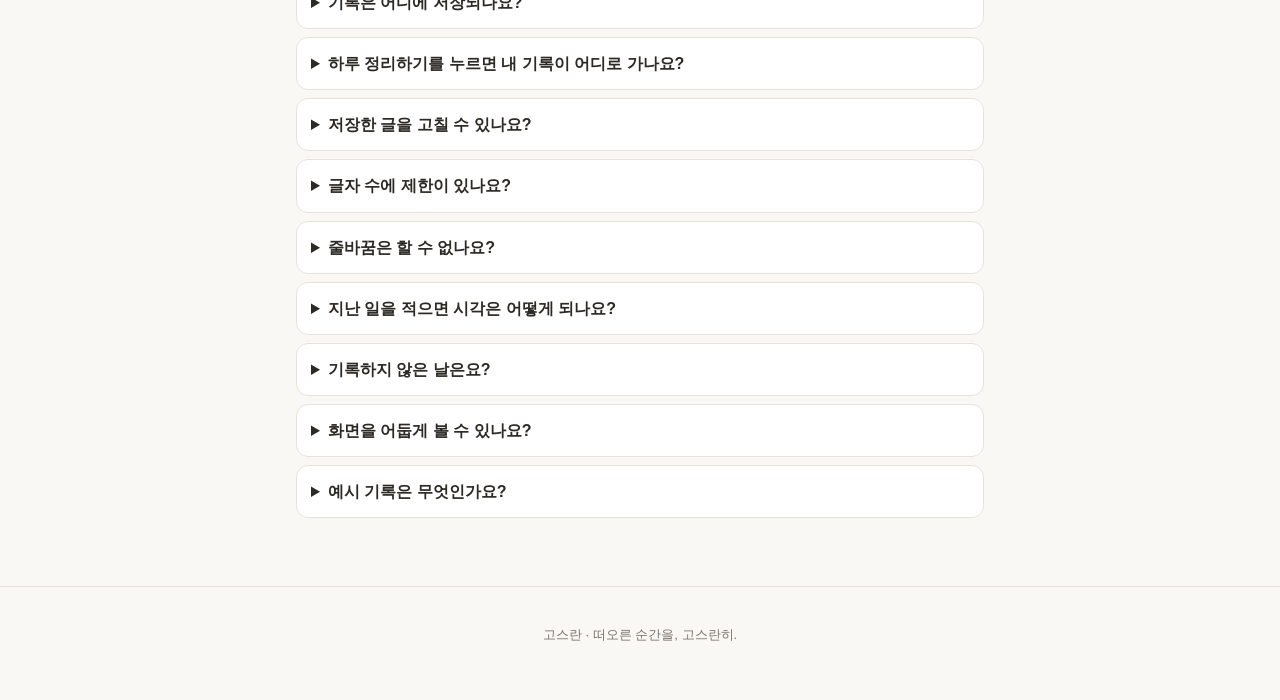
==== commit 785da5c3: "기록 글자 수 300자로 변경과 다크 모드 추가" ====
--- a/index.html
+++ b/index.html
@@ -3,20 +3,34 @@
 <head>
   <meta charset="UTF-8">
   <meta name="viewport" content="width=device-width, initial-scale=1.0">
+  <meta name="color-scheme" content="light dark">
   <meta name="description" content="떠오른 순간을 한 줄씩 남기면 저장한 시각이 자동으로 찍히고, 하루를 마칠 때 에세이 한 편으로 정리해 주는 기록 서비스">
   <title>고스란 · 떠오른 순간을, 고스란히</title>
+  <script>
+    (function () {
+      try {
+        var saved = localStorage.getItem('goseuran.theme');
+        if (saved === 'light' || saved === 'dark') {
+          document.documentElement.setAttribute('data-theme', saved);
+        }
+      } catch (e) { /* 저장소를 쓸 수 없으면 기기 설정을 따름 */ }
+    })();
+  </script>
   <link rel="stylesheet" href="css/style.css">
 </head>
 <body>
   <header class="site-header">
     <div class="header-inner">
       <a class="brand" href="#today">고스란</a>
-      <nav class="nav" aria-label="주요 메뉴">
-        <a href="#today">오늘</a>
-        <a href="#past">지난 기록</a>
-        <a href="#about">소개</a>
-        <a href="#guide">사용 방법</a>
-      </nav>
+      <div class="header-tools">
+        <nav class="nav" aria-label="주요 메뉴">
+          <a href="#today">오늘</a>
+          <a href="#past">지난 기록</a>
+          <a href="#about">소개</a>
+          <a href="#guide">사용 방법</a>
+        </nav>
+        <button type="button" id="theme-toggle" class="theme-toggle" aria-label="어두운 화면" aria-pressed="false">☾</button>
+      </div>
     </div>
   </header>
 
@@ -30,7 +44,7 @@
         <label for="entry-input" class="visually-hidden">기록 입력</label>
         <textarea id="entry-input" rows="4" placeholder="떠오른 순간을 적어 보세요. Enter를 누르면 저장돼요."></textarea>
         <div class="entry-actions">
-          <span id="char-count" class="char-count">0/100</span>
+          <span id="char-count" class="char-count">0/300</span>
           <button type="submit" id="save-btn" class="btn btn-primary">저장</button>
         </div>
       </form>
@@ -104,7 +118,7 @@
       </details>
       <details>
         <summary>글자 수에 제한이 있나요?</summary>
-        <p>한 번에 100자까지 저장할 수 있고, 하루에 30개까지 남길 수 있어요. 입력창 아래에서 글자 수를 볼 수 있어요.</p>
+        <p>한 번에 300자까지 저장할 수 있고, 하루에 30개까지 남길 수 있어요. 입력창 아래에서 글자 수를 볼 수 있어요.</p>
       </details>
       <details>
         <summary>줄바꿈은 할 수 없나요?</summary>
@@ -119,6 +133,10 @@
         <p>그대로 비워 둬요. 지난 기록의 월 버튼도 기록이 없는 달은 흐리게 보여요.</p>
       </details>
       <details>
+        <summary>화면을 어둡게 볼 수 있나요?</summary>
+        <p>기기의 다크 모드 설정을 따라 자동으로 바뀌어요. 오른쪽 위 버튼으로 직접 바꿀 수도 있고, 고른 화면은 이 브라우저에 기억돼요.</p>
+      </details>
+      <details>
         <summary>예시 기록은 무엇인가요?</summary>
         <p>처음 써 보는 분이 기능을 살펴볼 수 있도록 넣어 두는 샘플이에요. 직접 쓴 기록이 아니고, 저장 시각도 정해 둔 값이에요. "예시" 표시가 붙고, 예시 기록 지우기로 한 번에 지울 수 있어요.</p>
       </details>
@@ -130,5 +148,7 @@
   </footer>
 
   <script src="js/app.js"></script>
+  <script src="js/review.js"></script>
+  <script src="js/theme.js"></script>
 </body>
 </html>
--- a/css/style.css
+++ b/css/style.css
@@ -461,4 +461,214 @@
   .header-inner,
   .container { max-width: 720px; }
   .month-grid { grid-template-columns: repeat(6, 1fr); }
+}
+
+.review-state {
+  margin: 0;
+  color: var(--muted);
+}
+
+.review.error .review-state { color: var(--error); }
+
+.review-badge {
+  display: inline-block;
+  margin-bottom: 8px;
+  padding: 0 8px;
+  font-size: 12px;
+  line-height: 1.7;
+  color: var(--muted);
+  border: 1px solid var(--line);
+  border-radius: 999px;
+}
+
+.review-essay {
+  margin: 0 0 12px;
+  white-space: pre-wrap;
+}
+
+.review-sub {
+  margin: 16px 0 6px;
+  font-size: 15px;
+}
+
+.review-list {
+  margin: 0;
+  padding: 0;
+  list-style: none;
+}
+
+.review-list li {
+  display: flex;
+  gap: 8px;
+  padding: 6px 0;
+  border-bottom: 1px solid var(--line);
+}
+
+.review-list .cat {
+  flex: none;
+  align-self: flex-start;
+  padding: 0 8px;
+  font-size: 12px;
+  line-height: 1.7;
+  color: var(--accent);
+  border: 1px solid var(--accent);
+  border-radius: 999px;
+}
+
+.review-list .txt {
+  min-width: 0;
+  word-break: break-word;
+}
+
+.review > .review-sub:first-child { margin-top: 0; }
+
+.review-list .body { min-width: 0; }
+
+.review-list .orig {
+  display: block;
+  word-break: break-word;
+}
+
+.review-list .tidy {
+  display: block;
+  margin-top: 2px;
+  font-size: 14px;
+  color: var(--muted);
+  word-break: break-word;
+}
+
+.review-list .tidy-label {
+  margin-right: 6px;
+  padding: 0 6px;
+  font-size: 11px;
+  border: 1px solid var(--line);
+  border-radius: 999px;
+}
+
+.review-meta {
+  margin: 12px 0 0;
+  font-size: 12px;
+  color: var(--muted);
+}
+
+.access-form {
+  display: flex;
+  flex-wrap: wrap;
+  gap: 8px;
+  margin-top: 10px;
+}
+
+.access-input {
+  flex: 1;
+  min-width: 160px;
+  padding: 10px 14px;
+  font: inherit;
+  font-size: 16px;
+  color: inherit;
+  background: var(--surface);
+  border: 1px solid var(--line);
+  border-radius: 999px;
+}
+
+.access-input:focus-visible {
+  outline: 2px solid var(--accent);
+  outline-offset: 2px;
+}
+
+.access-note {
+  margin: 8px 0 0;
+  font-size: 13px;
+  color: var(--muted);
+}
+
+/* ---- 다크 모드 ---- */
+:root {
+  color-scheme: light;
+  --header-bg: rgba(250, 248, 245, 0.95);
+  --strong-line: #cfc8bb;
+  --on-accent: #ffffff;
+  --accent-soft: rgba(85, 103, 90, 0.08);
+}
+
+@media (prefers-color-scheme: dark) {
+  :root:not([data-theme="light"]) {
+    color-scheme: dark;
+    --bg: #1b1a18;
+    --surface: #252421;
+    --text: #ebe7df;
+    --muted: #a59f95;
+    --line: #38362f;
+    --accent: #8fae96;
+    --accent-dark: #a7c2ad;
+    --error: #e3907f;
+    --header-bg: rgba(27, 26, 24, 0.95);
+    --strong-line: #5a564e;
+    --on-accent: #1b1a18;
+    --accent-soft: rgba(143, 174, 150, 0.12);
+  }
+}
+
+:root[data-theme="dark"] {
+  color-scheme: dark;
+  --bg: #1b1a18;
+  --surface: #252421;
+  --text: #ebe7df;
+  --muted: #a59f95;
+  --line: #38362f;
+  --accent: #8fae96;
+  --accent-dark: #a7c2ad;
+  --error: #e3907f;
+  --header-bg: rgba(27, 26, 24, 0.95);
+  --strong-line: #5a564e;
+  --on-accent: #1b1a18;
+  --accent-soft: rgba(143, 174, 150, 0.12);
+}
+
+/* 색을 직접 적었던 곳을 변수로 바꿈 */
+.site-header { background: var(--header-bg); }
+.btn-primary { color: var(--on-accent); }
+.btn-secondary:hover:not(:disabled) { background: var(--accent-soft); }
+.month-btn.has { border-color: var(--strong-line); }
+.month-btn.selected {
+  color: var(--on-accent);
+  border-color: var(--accent);
+}
+
+/* 상단 메뉴와 테마 버튼 */
+.header-tools {
+  display: flex;
+  align-items: center;
+  gap: 10px;
+  min-width: 0;
+}
+
+.header-tools .nav { min-width: 0; }
+
+.theme-toggle {
+  flex: none;
+  width: 34px;
+  height: 34px;
+  padding: 0;
+  font: inherit;
+  font-size: 16px;
+  line-height: 1;
+  color: var(--text);
+  background: var(--surface);
+  border: 1px solid var(--line);
+  border-radius: 999px;
+  cursor: pointer;
+}
+
+.theme-toggle:hover { border-color: var(--accent); }
+
+.theme-toggle:focus-visible {
+  outline: 2px solid var(--accent);
+  outline-offset: 2px;
+}
+
+/* 테마가 바뀔 때 부드럽게 전환 (움직임 줄이기 설정이면 끔) */
+body { transition: background-color 0.2s ease, color 0.2s ease; }
+
+@media (prefers-reduced-motion: reduce) {
+  body { transition: none; }
 }
